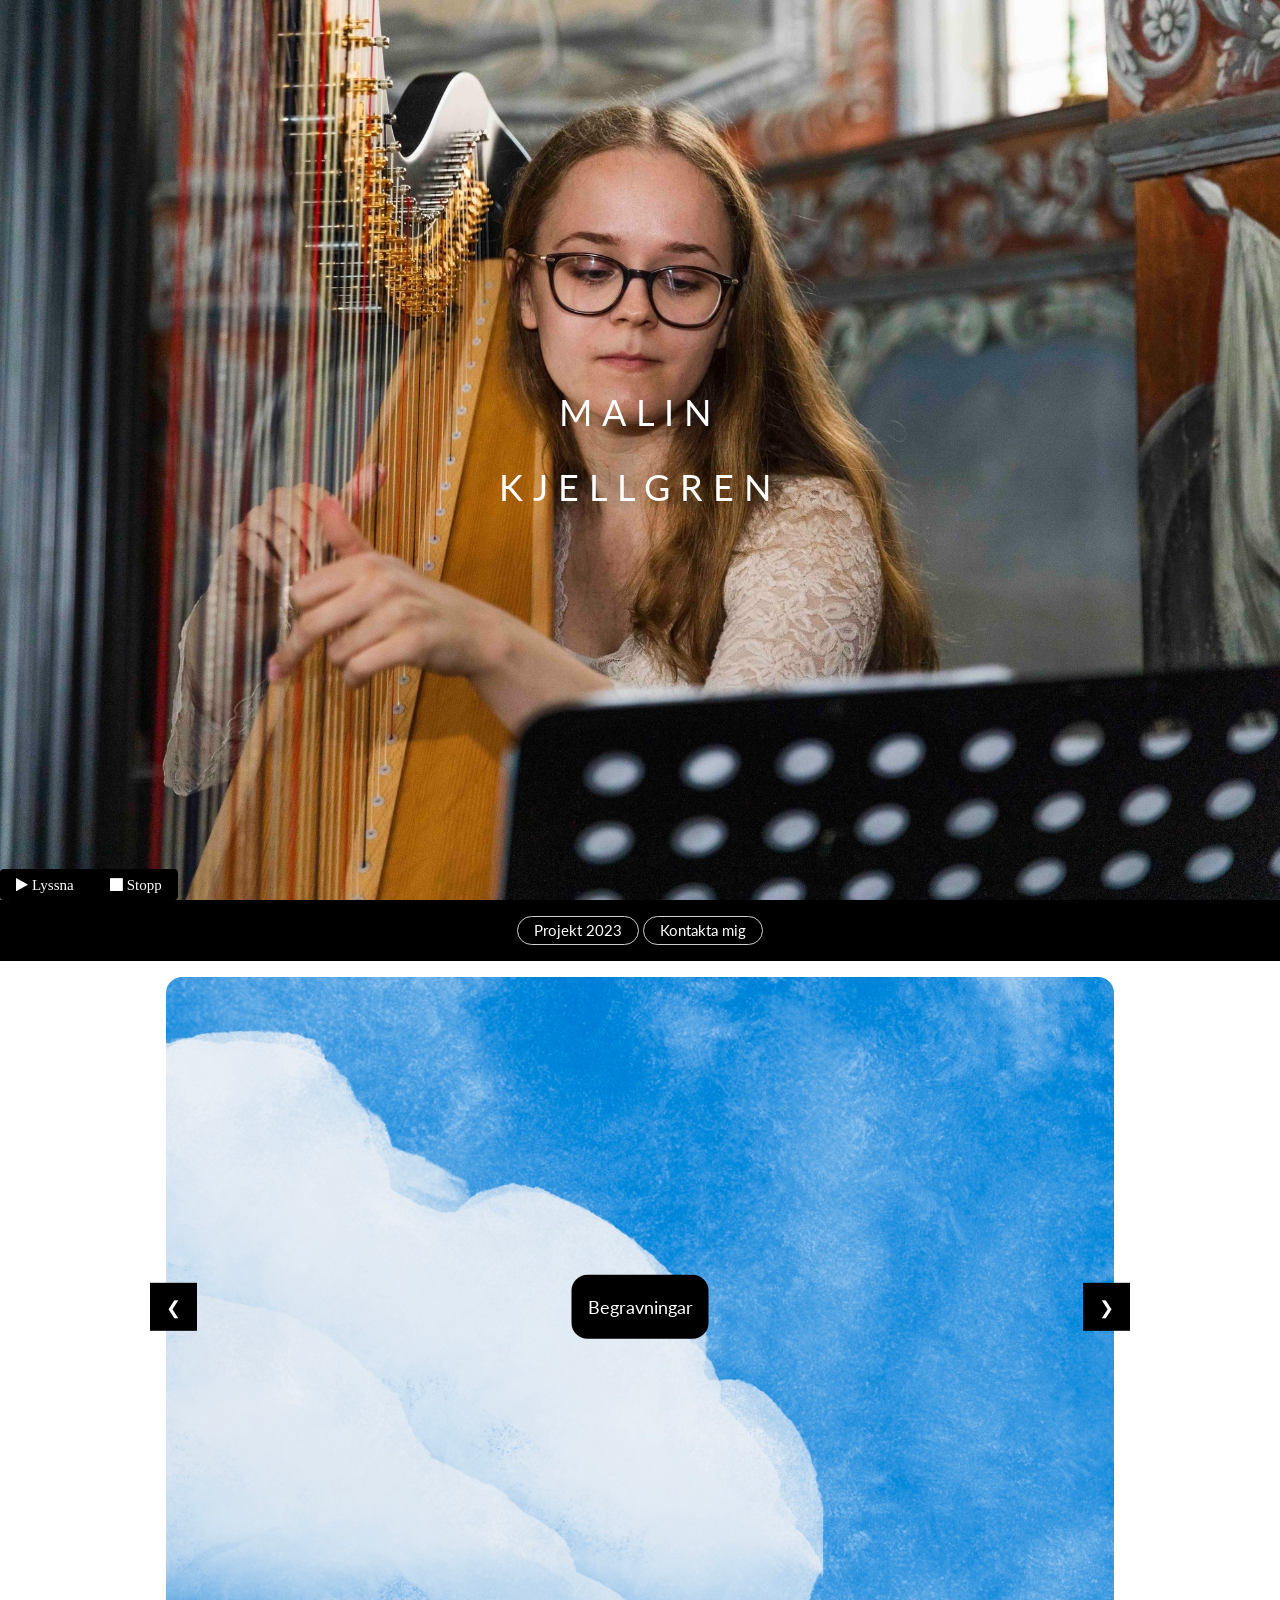
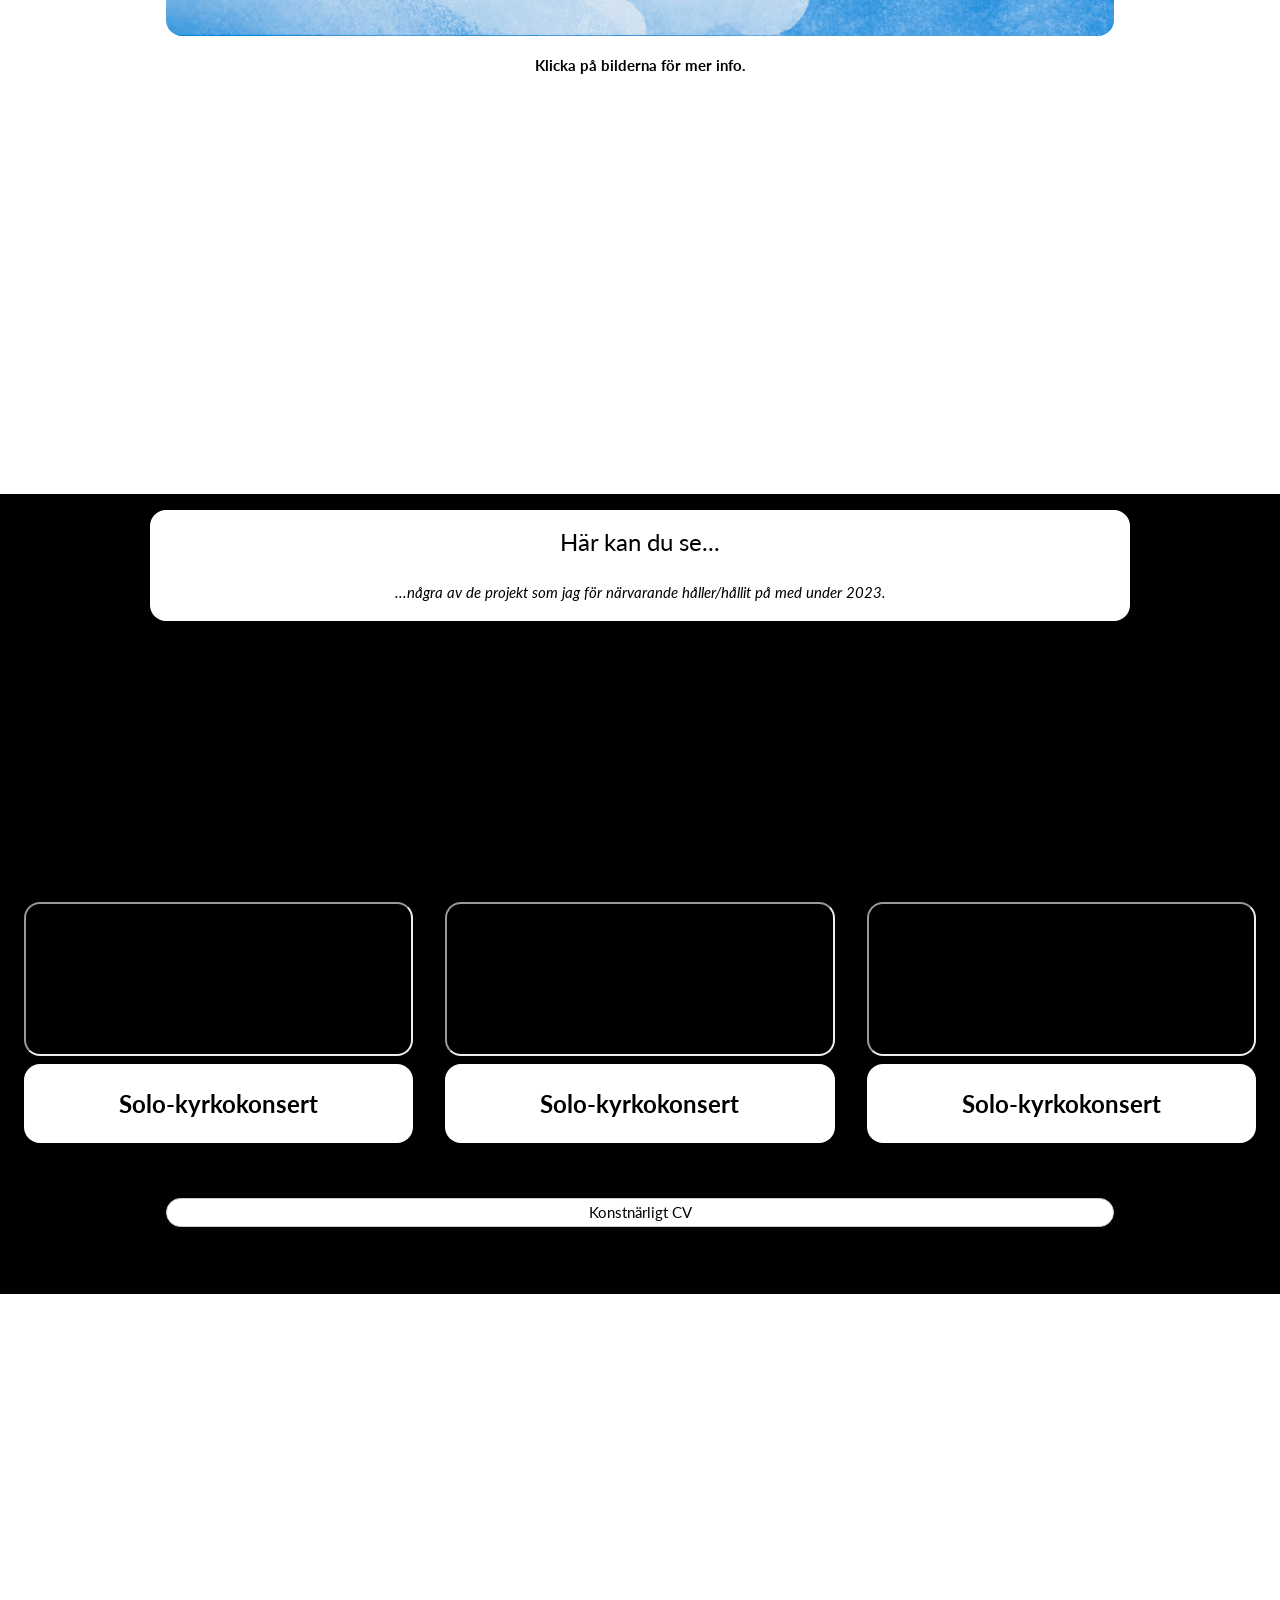
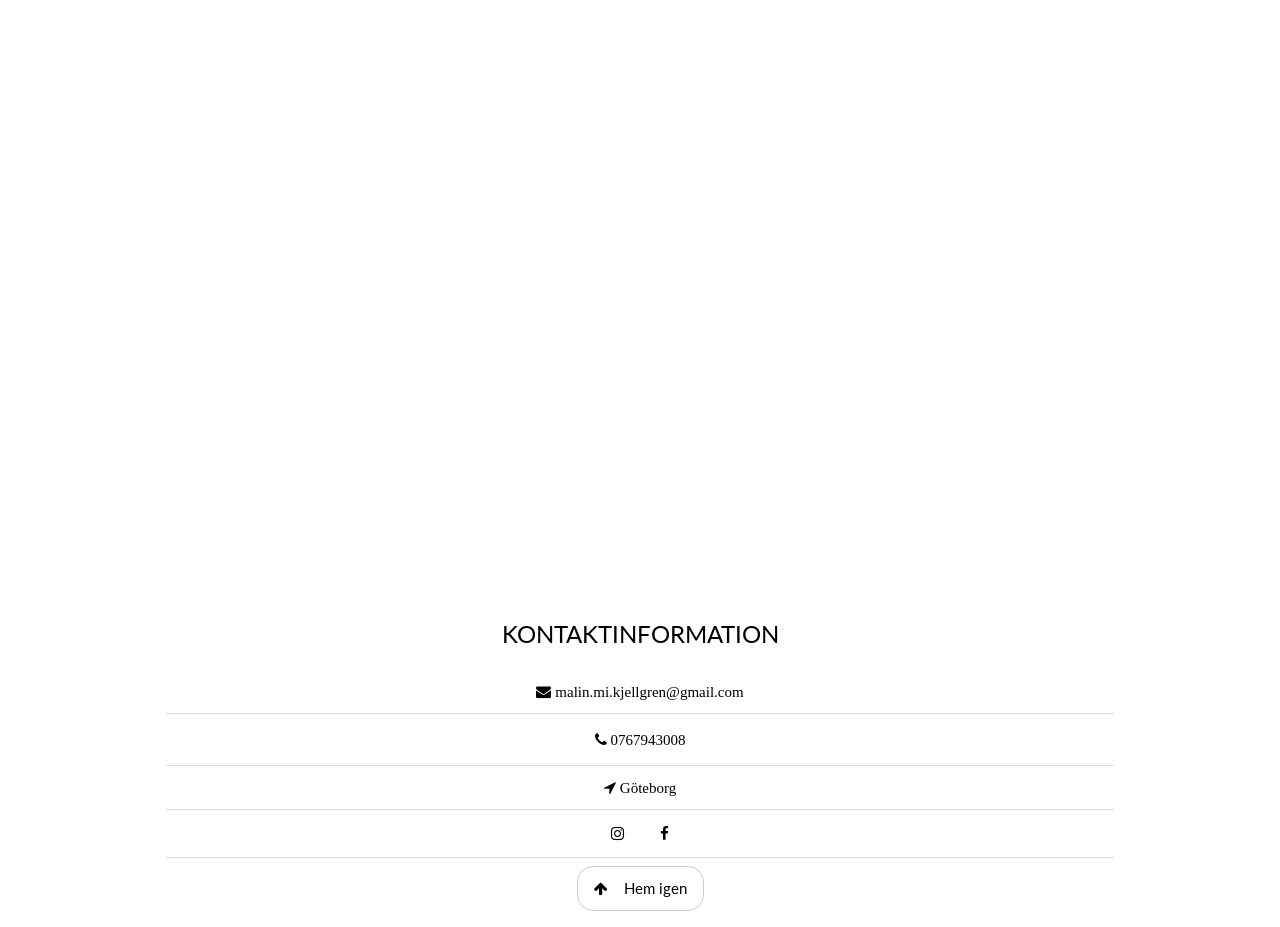
==== mainHemsida.html @ 8d5b5275 "nya" ====
<!DOCTYPE html>
<html>
<head>
<script src="https://ajax.googleapis.com/ajax/libs/jquery/3.6.4/jquery.min.js"></script>
<title>Malin Kjellgren</title>
<meta charset="UTF-8">
<meta name="viewport" content="width=device-width, initial-scale=1">
<link rel="stylesheet" href="https://www.w3schools.com/w3css/4/w3.css">
<link rel="stylesheet" href="https://fonts.googleapis.com/css?family=Lato">
<link rel="stylesheet" href="https://cdnjs.cloudflare.com/ajax/libs/font-awesome/4.7.0/css/font-awesome.min.css">
<link rel="stylesheet" href="https://www.w3schools.com/lib/w3-colors-flat.css">
<link rel="stylesheet" href="https://www.w3schools.com/lib/w3-colors-metro.css">
<link rel="stylesheet" href="malin.css">

</head>
<body>




<!-- First Parallax Image with Logo Text -->
<div class="bgimg-1 w3-display-container" id="home">
<!-- knappar -->
<div class="w3-black w3-round w3-display-bottomleft">
    <audio id="audio">
      <source src="malinHarpaIfitsmagic.mp3" type="audio/mpeg">
    </audio>
    <button id="playPauseBTN" onclick="playPause()" class="fa fa-play w3-button w3-round-large w3-hover-white"> Lyssna</button>
    <button class="fa fa-stop w3-button w3-round-large w3-hover-white" onclick="stop()"> Stopp</button>
  </div>

  <div class="w3-display-middle" style="white-space:nowrap;">
    <!-- själva texten (malinkjellgren) -->
    <h1 class="w3-text-white w3-wide w3-animate-opacity w3-center">MALIN</h1>
    <h1 class="w3-text-white w3-wide w3-animate-opacity w3-center">KJELLGREN</h1>

  </div>
</div>

<!-- denna tar oss runt hemsidan -->

<div class="w3-top-middle w3-center w3-black " style="bottom:-16px">
  <a href="#portfolio" class="w3-black w3-hover-white w3-panel w3-border w3-round-xlarge w3-bar-item w3-button ">Projekt 2023</a>
  <a href="#kontakt" class="w3-panel w3-border w3-round-xlarge w3-black w3-hover-white w3-bar-item w3-button">Kontakta mig</a>
</div>

<!-- Container (About Section)
<div class="w3-container w3-white">
  <div class="w3-round w3-content w3-container w3-panel" id="mig">

    <h2 class="w3-center"><b>Jag spelar bland annat...</b></h2>
    </div>

        <!--javascr
    <p class="w3-center"><em>...Praesent tincidunt sed tellus ut rutrum. Sed vitae justo condimentum, porta lectus vitae, ultricies congue gravida diam non fringilla.</em></p>
-->



    <div class="w3-row"></div>

    </div>
  </div>


  <div class="w3-content w3-display-container">

  <div class="w3-display-container w3-margin mySlides w3-animate-fade">
    <a href="http://127.0.0.1:3000/exempel.html#begravningar"><img src="jpg/heaven2.jpg" class="w3-round-xlarge" style="width:100%">
    <div class="w3-black w3-round-xlarge w3-display-middle w3-large w3-container w3-padding-16 w3-text-white">
  Begravningar</a>
    </div>
  </div>

  <div class="w3-display-container mySlides w3-margin w3-animate-fade">
    <a href="http://127.0.0.1:3000/exempel.html#br%C3%B6llop"><img src="jpg/heaven3.jpg" class="w3-round-xlarge" style="width:100%">
    <div class="w3-black w3-round-xlarge w3-display-middle w3-large w3-container w3-padding-16 w3-text-white">
Bröllop</a>
    </div>
  </div>

  <div class="w3-display-container mySlides w3-margin w3-animate-fade">
    <a href="http://127.0.0.1:3000/exempel.html#dop"><img src="jpg/heaven.jpg" class="w3-round-xlarge" style="width:100%">
    <div class="w3-round-xlarge w3-black w3-display-middle w3-large w3-container w3-padding-16 w3-text-white">Konserter</a>
    </div>
  </div>





  <button class="w3-button w3-hover-white w3-display-left w3-black w3-large" onclick="plusDivs(-1)">&#10094;</button>
  <button class="w3-button w3-hover-white w3-display-right w3-large w3-black" onclick="plusDivs(1)">&#10095;</button>

  </div>

  <p class="w3-text-black w3-center"><b>Klicka på bilderna för mer info.</b></h2>
  </p>
<!-- vad gör jag?

<div class="w3-row-padding">
  <div class="w3-third w3-container w3-margin-bottom">
    <img src="/jpg/harpist.jpg" alt="Jag" style="width:100%" class="w3-opacity-min">
    <div class="w3-container w3-black w3-padding w3-round">
      <h3 class="w3-center w3-round-xlarge"><b>Begravningar</b></h3>
      <p><i>Praesent tincidunt sed tellus ut rutrum. Sed vitae justo condimentum, porta lectus vitae, ultricies congue gravida diam non fringilla.</i></p>
      <a class="w3-panel w3-border w3-round-xlarge w3-black w3-hover-white w3-bar-item w3-button" href="http://127.0.0.1:3000/malinHemsida20.html#begravningar">Läs mer...</a>
    </div>
  </div>

  <div class="w3-third w3-container w3-margin-bottom">
    <img src="/jpg/harpist.jpg" alt="Norway" style="width:100%" class="w3-round w3-opacity-min">
    <div class="w3-container w3-black w3-padding w3-round">
      <h3 class="w3-center w3-round-xlarge"><b>Dop</b></h3>
      <p><i>Praesent tincidunt sed tellus ut rutrum. Sed vitae justo condimentum, porta lectus vitae, ultricies congue gravida diam non fringilla.</i></p>
      <a class="w3-panel w3-border w3-round-xlarge w3-black w3-hover-white w3-bar-item w3-button" href="http://127.0.0.1:3000/malinHemsida20.html#bröllop">Läs mer...</a>
    </div>
  </div>

  <div class="w3-third w3-container w3-margin-bottom">
    <img src="/jpg/harpist.jpg" alt="Norway" style="width:100%" class="w3-opacity-min">
    <div class="w3-container w3-black w3-padding w3-round">
      <h3 class="w3-center w3-round-xlarge"><b>Konserter</b></h3>
      <p><i>Praesent tincidunt sed tellus ut rutrum. Sed vitae justo condimentum, porta lectus vitae, ultricies congue gravida diam non fringilla.</i></p>
      <a class="w3-panel w3-border w3-round-xlarge w3-black w3-hover-white w3-bar-item w3-button" href="http://127.0.0.1:3000/malinHemsida20.html#dop">Läs mer...</a>
    </div>
  </div>
</div>

-->


<!-- PROJEKT 2023 -->
<div id="portfolio" class="bgimg-2 w3-display-container">
  <div class="w3-display-middle">
    <span class="w3-xxlarge w3-text-white w3-wide">PROJEKT 2023</span>
  </div>
</div>


<div class="w3-black">

  <div class="bgimg-2 w3-container w3-black">
    <div class="w3-white w3-round-xlarge w3-content w3-container w3-panel" id="mig">

      <h3 class="w3-center">Här kan du se...</h3>

      <p class="w3-center"><em>...några av de projekt som jag för närvarande håller/hållit på med under 2023.</em></p>

    </div>
    </div>
    <div class="bgimg-2 w3-row-padding w3-black">
      <div class="w3-third w3-container w3-margin-bottom w3-padding">
        <iframe class="video w3-round-xlarge" src="https://www.youtube.com/embed/tgbNymZ7vqY" style="width:100%">
        </iframe>
        <div class="w3-container w3-white w3-padding w3-round-xlarge">
          <h3 class="w3-center w3-round-xlarge"><b>Solo-kyrkokonsert</b></h3>

        </div>
      </div>

      <div class="w3-third w3-container w3-margin-bottom w3-padding">
        <iframe class="video w3-round-xlarge" src="https://www.youtube.com/embed/tgbNymZ7vqY" style="width:100%">
        </iframe>
        <div class="w3-container w3-white w3-padding w3-round-xlarge">
          <h3 class="w3-center w3-round-xlarge"><b>Solo-kyrkokonsert</b></h3>
        </div>
      </div>

      <div class="w3-third w3-container w3-margin-bottom w3-padding">
        <iframe class="video w3-round-xlarge" src="https://www.youtube.com/embed/tgbNymZ7vqY" style="width:100%">
        </iframe>
        <div class="w3-container w3-white w3-padding w3-round-xlarge">
          <h3 class="w3-center w3-round-xlarge"><b>Solo-kyrkokonsert</b></h3>
        </div>
      </div>
      <div class="bgimg-3 w3-container w3-black">
        <div class="w3-round w3-content w3-container w3-panel" id="mig">

        <a href="http://127.0.0.1:3000/cv.html">  <p class="w3-white w3-center w3-hover-black w3-border w3-round-xlarge">Konstnärligt CV</p></a>
        </div>
    </div>
  </div>

</div>


    <!--javascr -->



    <div class="w3-row"></div>

    </div>
  </div>
  <!-- Responsive Grid. Four columns on tablets, laptops and desktops. Will stack on mobile devices/small screens (100% width) -->


  <!-- kanske länk till youtube-kanal?? -->

<!-- Third Parallax Image with Portfolio Text -->
<div id="kontakt" class="bgimg-1 w3-display-container w3-opacity">
  <div class="w3-display-middle">
     <span class="w3-center w3-xxlarge w3-text-white w3-wide">KONTAKTA MIG</span>
  </div>

</div>

<!-- Container (Contact Section) -->
<div class="w3-text-black w3-content w3-container w3-padding" id="contact">
  <h3 class="w3-center">KONTAKTINFORMATION</h3>
  <p class="w3-center"><em></em></p>
      <ul class="w3-ul w3-center">
    <li > <a class="fa fa-envelope" href="mailto:malin.mi.kjellgren@gmail.com"> malin.mi.kjellgren@gmail.com</a></li>
    <li ><a  href="tel:+07300303030"> <h1 class="fa fa-phone"> 0767943008</h1></a></li>
    <li > <a class="fa fa-location-arrow"> Göteborg</a></li>
    <li><a href="https://www.instagram.com" target="_blank" class="fa fa-instagram w3-button w3-round"></a> <a href="https://www.facebook.com" target="_blank" class="fa fa-facebook w3-button w3-round"></a></li>
    <li><a href="#home" class="w3-button w3-border w3-round-xlarge w3-hover-black"><i class="fa fa-arrow-up w3-margin-right"></i>Hem igen</a></li>
    </ul>


<script src="malinHemsida.js"></script>

<script>
$(document).ready(function(){
  $("#flip").click(function(){
    $("#panel").slideToggle("slow");
  });
});
</script>

<script>
var slideIndex = 1;
showDivs(slideIndex);

function plusDivs(n) {
  showDivs(slideIndex += n);
}

function showDivs(n) {
  var i;
  var x = document.getElementsByClassName("mySlides");
  if (n > x.length) {slideIndex = 1}
  if (n < 1) {slideIndex = x.length}
  for (i = 0; i < x.length; i++) {
     x[i].style.display = "none";
  }
  x[slideIndex-1].style.display = "block";
}

//spela ljud när man kommer in på hemsidan

var audio = document.getElementById("audio");
var playPauseBTN = document.getElementById("playPauseBTN");
var count = 0;

function playPause(){
  if(count == 0){
    count = 1;
    audio.play();
    playPauseBTN.innerHTML =" Pausa";
  }else{
    count = 0;
    audio.pause();
    playPauseBTN.innerHTML =" Lyssna";
  }
}


function stop(){
  playPause()
  audio.pause();
  audio.currentTime = 0;
  playPauseBTN.innerHTML = " Lyssna"
}



</script>
</body>
</html>
---- malin.css ----
body,h1,h2,h3,h4,h5,h6 {font-family: "Lato", sans-serif;}
body, html {
  height: 100%;
  color: #777;
  line-height: 1.8;
}

/* Create a Parallax Effect */
.bgimg-1, .bgimg-2, .bgimg-3 {
  background-attachment: fixed;
  background-position: center;
  background-repeat: no-repeat;
  background-size: cover;
}

/* First image (Logo. Full height) */
.bgimg-1 {
  background-image: url("jpg/harpist.jpg");
  min-height: 100%;

}

/*för slideshow*/
.mySlides {display:none;}

/* Second image (Portfolio) */
.bgimg-2 {
  background-image: url("jpg/heaven.jpg");
  min-height: 400px;
}

/* Third image (Contact) */
.bgimg-3 {
  background-image: url("jpg/heaven.jpg");
  min-height: 400px;
}

.w3-wide {letter-spacing: 10px;}
.w3-hover-opacity {cursor: pointer;}

a {
  text-decoration: none;
}
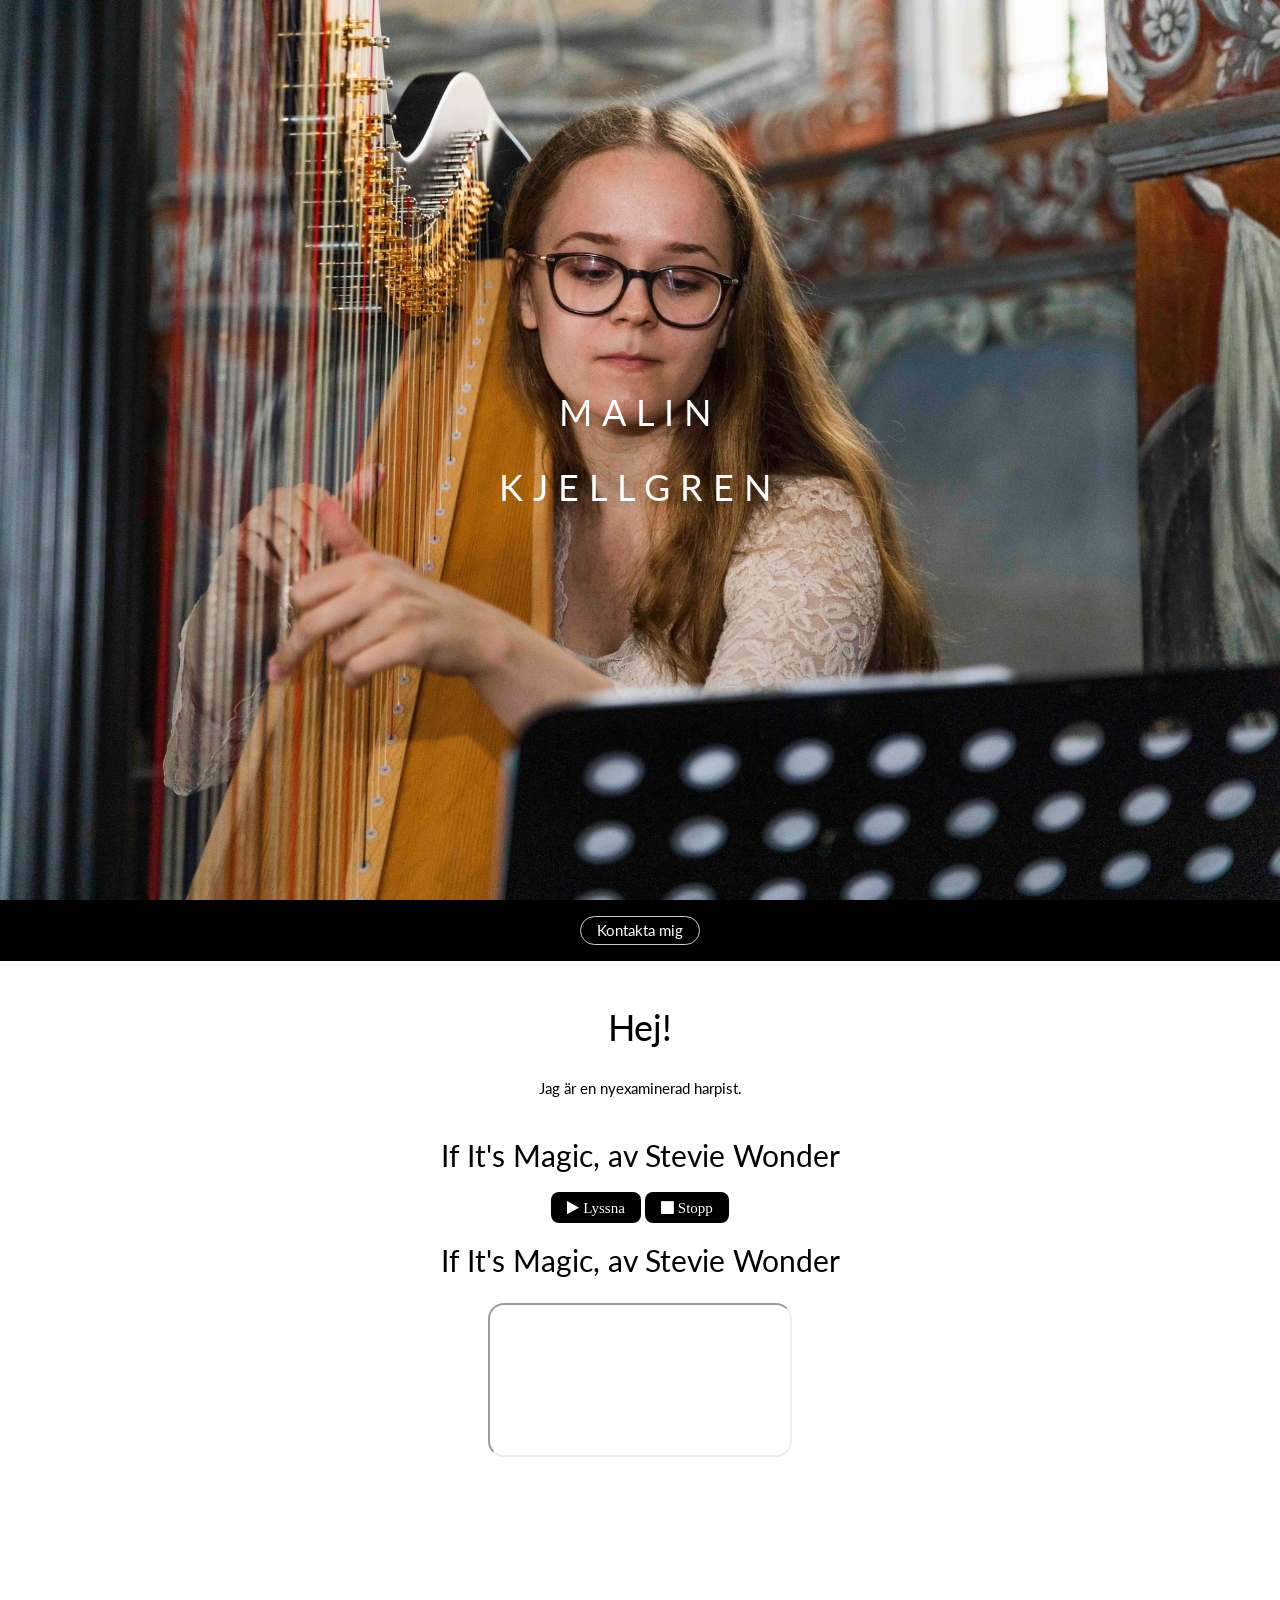
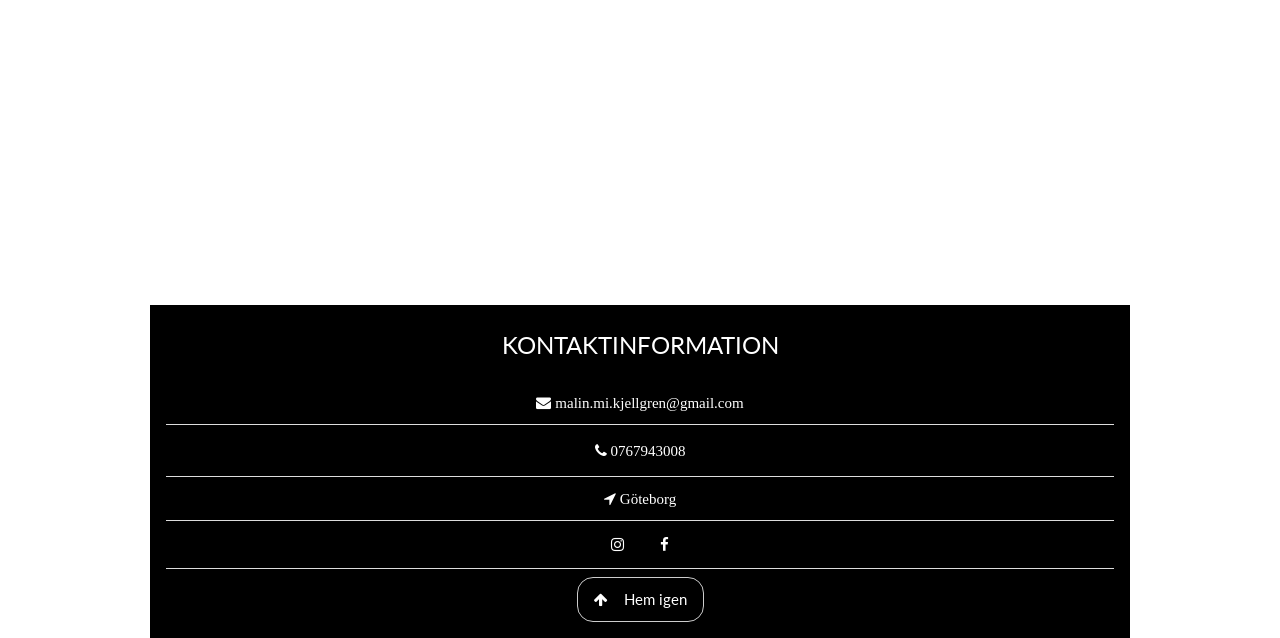
==== commit a4ef77d1: "ny" ====
--- a/mainHemsida.html
+++ b/mainHemsida.html
@@ -1,4 +1,3 @@
-
 <!DOCTYPE html>
 <html>
 <head>
@@ -22,13 +21,7 @@
 <!-- First Parallax Image with Logo Text -->
 <div class="bgimg-1 w3-display-container" id="home">
 <!-- knappar -->
-<div class="w3-black w3-round w3-display-bottomleft">
-    <audio id="audio">
-      <source src="malinHarpaIfitsmagic.mp3" type="audio/mpeg">
-    </audio>
-    <button id="playPauseBTN" onclick="playPause()" class="fa fa-play w3-button w3-round-large w3-hover-white"> Lyssna</button>
-    <button class="fa fa-stop w3-button w3-round-large w3-hover-white" onclick="stop()"> Stopp</button>
-  </div>
+
 
   <div class="w3-display-middle" style="white-space:nowrap;">
     <!-- själva texten (malinkjellgren) -->
@@ -41,149 +34,47 @@
 <!-- denna tar oss runt hemsidan -->
 
 <div class="w3-top-middle w3-center w3-black " style="bottom:-16px">
-  <a href="#portfolio" class="w3-black w3-hover-white w3-panel w3-border w3-round-xlarge w3-bar-item w3-button ">Projekt 2023</a>
   <a href="#kontakt" class="w3-panel w3-border w3-round-xlarge w3-black w3-hover-white w3-bar-item w3-button">Kontakta mig</a>
 </div>
 
-<!-- Container (About Section)
-<div class="w3-container w3-white">
-  <div class="w3-round w3-content w3-container w3-panel" id="mig">
-
-    <h2 class="w3-center"><b>Jag spelar bland annat...</b></h2>
-    </div>
-
-        <!--javascr
-    <p class="w3-center"><em>...Praesent tincidunt sed tellus ut rutrum. Sed vitae justo condimentum, porta lectus vitae, ultricies congue gravida diam non fringilla.</em></p>
--->
 
 
+  <div class="w3-display-container mySlides w3-margin w3-padding">
 
-    <div class="w3-row"></div>
+  <div class="w3-container">
+    <h1 class="w3-center w3-text-black">Hej!</h1>
+    <p class="w3-center w3-text-black">Jag är en nyexaminerad harpist.</p>
+  </div>
+
+
+    <div class="w3-container">
+      <h2 class="w3-center w3-text-black">If It's Magic, av Stevie Wonder</h2>
+
+      <div class="w3-center w3-round-xlarge w3-container">
+        <audio id="audio">
+          <source src="malinHarpaIfitsmagic.mp3" type="audio/mpeg">
+        </audio>
+        <button id="playPauseBTN" onclick="playPause()" class="fa fa-play w3-button w3-round-large w3-hover-white w3-black"> Lyssna</button>
+        <button class="fa fa-stop w3-button w3-round-large w3-hover-white w3-black" onclick="stop()"> Stopp</button>
+
+        </div>
+      </div>
+<h2 class="w3-center w3-text-black">If It's Magic, av Stevie Wonder</h2>
+<div class="w3-container w3-center w3-margin">
+
+
+      <iframe class="w3-round-xlarge" src="https://www.youtube.com/embed/tgbNymZ7vqY">
+              </iframe>
+</div>
 
     </div>
   </div>
 
-
-  <div class="w3-content w3-display-container">
-
-  <div class="w3-display-container w3-margin mySlides w3-animate-fade">
-    <a href="http://127.0.0.1:3000/exempel.html#begravningar"><img src="jpg/heaven2.jpg" class="w3-round-xlarge" style="width:100%">
-    <div class="w3-black w3-round-xlarge w3-display-middle w3-large w3-container w3-padding-16 w3-text-white">
-  Begravningar</a>
-    </div>
-  </div>
-
-  <div class="w3-display-container mySlides w3-margin w3-animate-fade">
-    <a href="http://127.0.0.1:3000/exempel.html#br%C3%B6llop"><img src="jpg/heaven3.jpg" class="w3-round-xlarge" style="width:100%">
-    <div class="w3-black w3-round-xlarge w3-display-middle w3-large w3-container w3-padding-16 w3-text-white">
-Bröllop</a>
-    </div>
-  </div>
-
-  <div class="w3-display-container mySlides w3-margin w3-animate-fade">
-    <a href="http://127.0.0.1:3000/exempel.html#dop"><img src="jpg/heaven.jpg" class="w3-round-xlarge" style="width:100%">
-    <div class="w3-round-xlarge w3-black w3-display-middle w3-large w3-container w3-padding-16 w3-text-white">Konserter</a>
-    </div>
   </div>
 
 
 
-
-
-  <button class="w3-button w3-hover-white w3-display-left w3-black w3-large" onclick="plusDivs(-1)">&#10094;</button>
-  <button class="w3-button w3-hover-white w3-display-right w3-large w3-black" onclick="plusDivs(1)">&#10095;</button>
-
-  </div>
-
-  <p class="w3-text-black w3-center"><b>Klicka på bilderna för mer info.</b></h2>
-  </p>
-<!-- vad gör jag?
-
-<div class="w3-row-padding">
-  <div class="w3-third w3-container w3-margin-bottom">
-    <img src="/jpg/harpist.jpg" alt="Jag" style="width:100%" class="w3-opacity-min">
-    <div class="w3-container w3-black w3-padding w3-round">
-      <h3 class="w3-center w3-round-xlarge"><b>Begravningar</b></h3>
-      <p><i>Praesent tincidunt sed tellus ut rutrum. Sed vitae justo condimentum, porta lectus vitae, ultricies congue gravida diam non fringilla.</i></p>
-      <a class="w3-panel w3-border w3-round-xlarge w3-black w3-hover-white w3-bar-item w3-button" href="http://127.0.0.1:3000/malinHemsida20.html#begravningar">Läs mer...</a>
-    </div>
-  </div>
-
-  <div class="w3-third w3-container w3-margin-bottom">
-    <img src="/jpg/harpist.jpg" alt="Norway" style="width:100%" class="w3-round w3-opacity-min">
-    <div class="w3-container w3-black w3-padding w3-round">
-      <h3 class="w3-center w3-round-xlarge"><b>Dop</b></h3>
-      <p><i>Praesent tincidunt sed tellus ut rutrum. Sed vitae justo condimentum, porta lectus vitae, ultricies congue gravida diam non fringilla.</i></p>
-      <a class="w3-panel w3-border w3-round-xlarge w3-black w3-hover-white w3-bar-item w3-button" href="http://127.0.0.1:3000/malinHemsida20.html#bröllop">Läs mer...</a>
-    </div>
-  </div>
-
-  <div class="w3-third w3-container w3-margin-bottom">
-    <img src="/jpg/harpist.jpg" alt="Norway" style="width:100%" class="w3-opacity-min">
-    <div class="w3-container w3-black w3-padding w3-round">
-      <h3 class="w3-center w3-round-xlarge"><b>Konserter</b></h3>
-      <p><i>Praesent tincidunt sed tellus ut rutrum. Sed vitae justo condimentum, porta lectus vitae, ultricies congue gravida diam non fringilla.</i></p>
-      <a class="w3-panel w3-border w3-round-xlarge w3-black w3-hover-white w3-bar-item w3-button" href="http://127.0.0.1:3000/malinHemsida20.html#dop">Läs mer...</a>
-    </div>
-  </div>
-</div>
-
--->
-
-
 <!-- PROJEKT 2023 -->
-<div id="portfolio" class="bgimg-2 w3-display-container">
-  <div class="w3-display-middle">
-    <span class="w3-xxlarge w3-text-white w3-wide">PROJEKT 2023</span>
-  </div>
-</div>
-
-
-<div class="w3-black">
-
-  <div class="bgimg-2 w3-container w3-black">
-    <div class="w3-white w3-round-xlarge w3-content w3-container w3-panel" id="mig">
-
-      <h3 class="w3-center">Här kan du se...</h3>
-
-      <p class="w3-center"><em>...några av de projekt som jag för närvarande håller/hållit på med under 2023.</em></p>
-
-    </div>
-    </div>
-    <div class="bgimg-2 w3-row-padding w3-black">
-      <div class="w3-third w3-container w3-margin-bottom w3-padding">
-        <iframe class="video w3-round-xlarge" src="https://www.youtube.com/embed/tgbNymZ7vqY" style="width:100%">
-        </iframe>
-        <div class="w3-container w3-white w3-padding w3-round-xlarge">
-          <h3 class="w3-center w3-round-xlarge"><b>Solo-kyrkokonsert</b></h3>
-
-        </div>
-      </div>
-
-      <div class="w3-third w3-container w3-margin-bottom w3-padding">
-        <iframe class="video w3-round-xlarge" src="https://www.youtube.com/embed/tgbNymZ7vqY" style="width:100%">
-        </iframe>
-        <div class="w3-container w3-white w3-padding w3-round-xlarge">
-          <h3 class="w3-center w3-round-xlarge"><b>Solo-kyrkokonsert</b></h3>
-        </div>
-      </div>
-
-      <div class="w3-third w3-container w3-margin-bottom w3-padding">
-        <iframe class="video w3-round-xlarge" src="https://www.youtube.com/embed/tgbNymZ7vqY" style="width:100%">
-        </iframe>
-        <div class="w3-container w3-white w3-padding w3-round-xlarge">
-          <h3 class="w3-center w3-round-xlarge"><b>Solo-kyrkokonsert</b></h3>
-        </div>
-      </div>
-      <div class="bgimg-3 w3-container w3-black">
-        <div class="w3-round w3-content w3-container w3-panel" id="mig">
-
-        <a href="http://127.0.0.1:3000/cv.html">  <p class="w3-white w3-center w3-hover-black w3-border w3-round-xlarge">Konstnärligt CV</p></a>
-        </div>
-    </div>
-  </div>
-
-</div>
 
 
     <!--javascr -->
@@ -200,15 +91,16 @@
   <!-- kanske länk till youtube-kanal?? -->
 
 <!-- Third Parallax Image with Portfolio Text -->
-<div id="kontakt" class="bgimg-1 w3-display-container w3-opacity">
+<div id="kontakt" class="bgimg-2 w3-display-container w3-opacity">
   <div class="w3-display-middle">
      <span class="w3-center w3-xxlarge w3-text-white w3-wide">KONTAKTA MIG</span>
+
+
   </div>
-
 </div>
 
 <!-- Container (Contact Section) -->
-<div class="w3-text-black w3-content w3-container w3-padding" id="contact">
+<div class="w3-black w3-content w3-container w3-padding" id="contact">
   <h3 class="w3-center">KONTAKTINFORMATION</h3>
   <p class="w3-center"><em></em></p>
       <ul class="w3-ul w3-center">
@@ -218,7 +110,7 @@
     <li><a href="https://www.instagram.com" target="_blank" class="fa fa-instagram w3-button w3-round"></a> <a href="https://www.facebook.com" target="_blank" class="fa fa-facebook w3-button w3-round"></a></li>
     <li><a href="#home" class="w3-button w3-border w3-round-xlarge w3-hover-black"><i class="fa fa-arrow-up w3-margin-right"></i>Hem igen</a></li>
     </ul>
-
+  </div>
 
 <script src="malinHemsida.js"></script>
 
--- a/malin.css
+++ b/malin.css
@@ -25,7 +25,7 @@
 
 /* Second image (Portfolio) */
 .bgimg-2 {
-  background-image: url("jpg/heaven.jpg");
+  background-image: url("jpg/harpist.jpg");
   min-height: 400px;
 }
 
